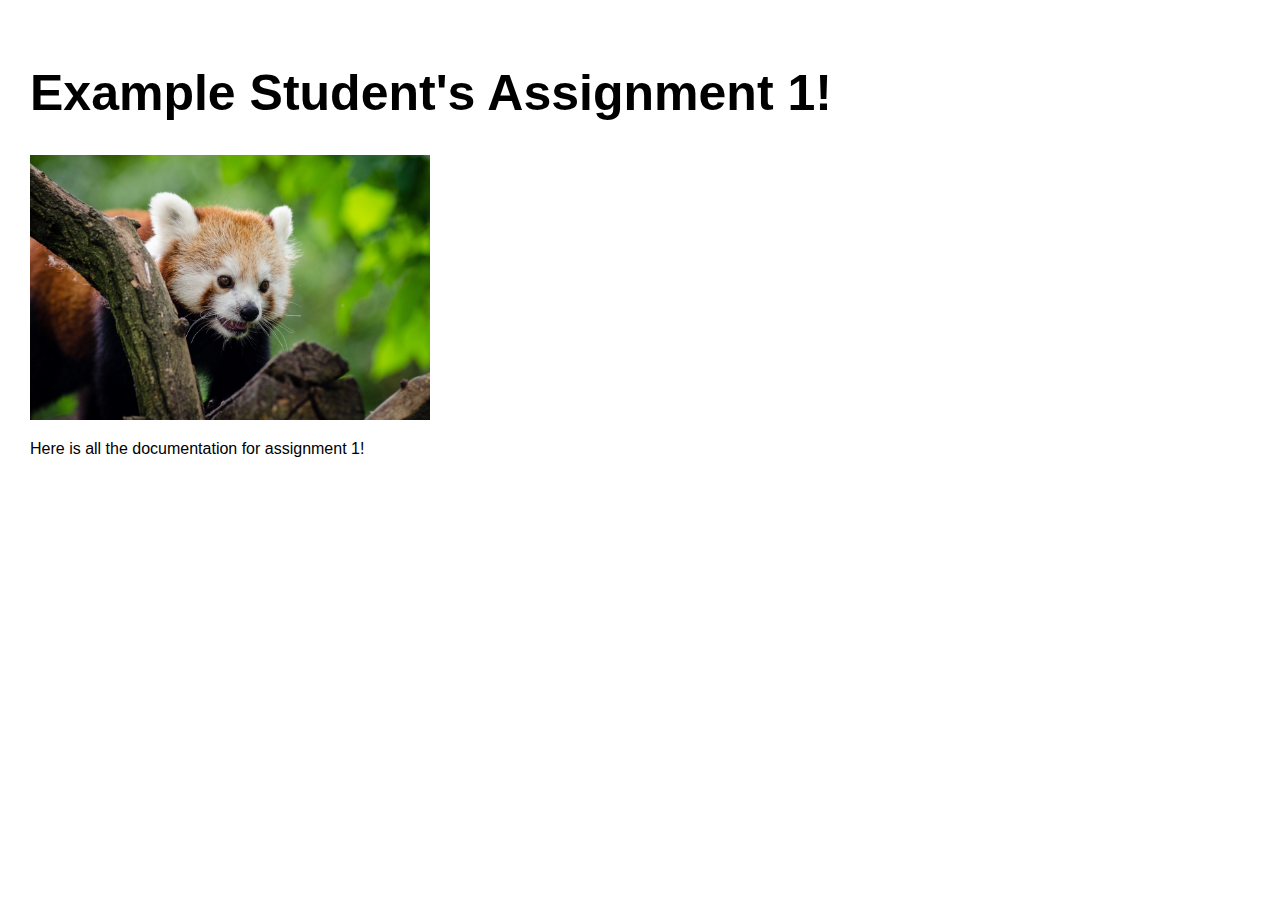
==== assignment1.html @ c7132f9c "first upload" ====
<!DOCTYPE html> 
<html> 
    <head> 
        <meta charset="utf-8"> 
        <meta name="viewport" content="width=device-width, maximum-scale=1.0" />

        <title>Example Student's HCDE 439 Physical Computing Page!</title> 

        <link href="style.css" media="screen" rel="stylesheet" type="text/css" />

    </head> 
    <body> 

        <div class="header">
            <h1>Example Student's Assignment 1!</h1>
            <p>
            <img src="red-panda.jpg" width=400></a>
            </p>
            <p>
            Here is all the documentation for assignment 1!
            </p>
        </div>
        
    </body>
</html>
---- style.css ----
html, body {
  padding: 0 0 0 0;
  margin: 0;
  font-family: 'helvetica', 'arial', 'sans';
}

h1,h2,h3,h4 {
  font-family: 'helvetica', 'arial', 'sans';
  }


a {
  color: #000;
}

.header {
  background: #fff;
  color: #000;
  height: 500px;
  padding: 30px 30px 30px;
}

.header h1 {
  font-size: 50px;
  }

.assignment {
  font-size: 12px;
  line-height: 24px;
  font-family: 'helvetica', 'arial', 'sans';
  padding: 20px 20px 20px 30px;
  width: 250px;
  height: 350px;
  float: left;
}

.assignment a {
    color: #000;
    text-decoration: none;
}

.assignment a:hover {
  background: #F06;
  color: #F06;
  text-decoration: none;
}


.footer {
    width: 1100px;
    float: left;
    padding: 300px 0px 30px 30px;
}

.widebody {
    width: 800px;
    padding: 0px 30px 30px 30px;
}

.widebody a {
}

.widebody a:hover {
  background: #F06;
  color: #FFF;
  text-decoration: none;
}
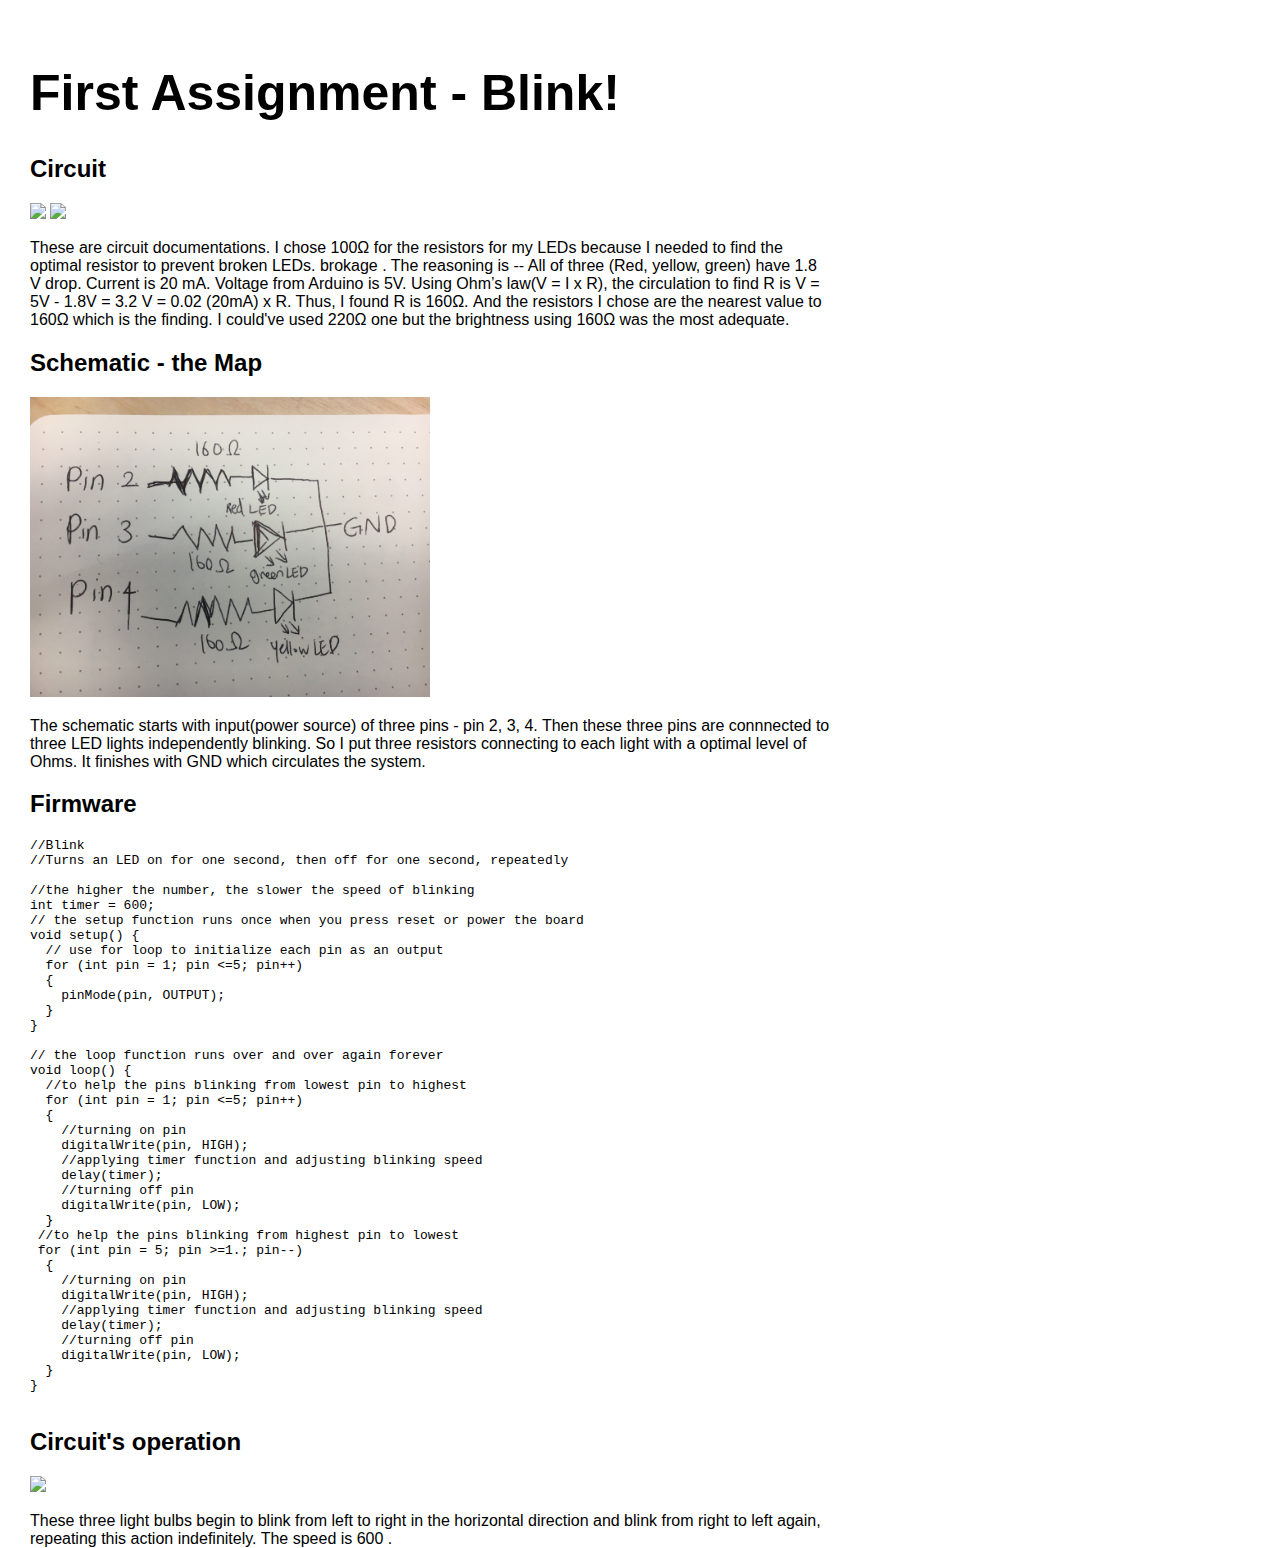
==== commit 413f78f5: "first commit" ====
--- a/assignment1.html
+++ b/assignment1.html
@@ -12,14 +12,84 @@
     <body> 
 
         <div class="header">
-            <h1>Example Student's Assignment 1!</h1>
+            <h1>First Assignment - Blink!</h1>
             <p>
-            <img src="red-panda.jpg" width=400></a>
+                <h2>Circuit</h2>
+                <img src="circuit1.jpg" width=400></a>
+                <img src="circuit2.jpg" width=400></a>
             </p>
-            <p>
-            Here is all the documentation for assignment 1!
-            </p>
+
+            <div class="caption">
+                <p>
+                These are circuit documentations. I chose 100Ω for the resistors for my LEDs because I needed to find the optimal resistor to prevent broken LEDs. brokage . The reasoning is -- All of three (Red, yellow, green) have 1.8 V drop. Current is 20 mA. Voltage from Arduino is 5V. Using Ohm’s law(V = I x R), the circulation to find R is V = 5V - 1.8V = 3.2 V = 0.02 (20mA) x R. Thus, I found R is 160Ω. And the resistors I chose are the nearest value to 160Ω which is the finding. I could've used 220Ω one but the brightness using 160Ω was the most adequate.
+                </p>
+            </div>
+
+                <h2>Schematic - the Map</h2>
+                <img src="schematic.jpg" width=400></a>
+
+            <div class="caption">
+                <p>
+                The schematic starts with input(power source) of three pins - pin 2, 3, 4. Then these three pins are connnected to three LED lights independently blinking. So I put three resistors connecting to each light with a optimal level of Ohms. It finishes with GND which circulates the system.
+                </p>
+            </div>
+
+                <h2>Firmware</h2>
+                <pre>
+//Blink
+//Turns an LED on for one second, then off for one second, repeatedly
+  
+//the higher the number, the slower the speed of blinking
+int timer = 600; 
+// the setup function runs once when you press reset or power the board
+void setup() {
+  // use for loop to initialize each pin as an output 
+  for (int pin = 1; pin <=5; pin++)
+  {
+    pinMode(pin, OUTPUT);
+  }
+}
+
+// the loop function runs over and over again forever
+void loop() {
+  //to help the pins blinking from lowest pin to highest
+  for (int pin = 1; pin <=5; pin++)
+  {
+    //turning on pin
+    digitalWrite(pin, HIGH);
+    //applying timer function and adjusting blinking speed
+    delay(timer);
+    //turning off pin
+    digitalWrite(pin, LOW);
+  }
+ //to help the pins blinking from highest pin to lowest 
+ for (int pin = 5; pin >=1.; pin--)
+  {
+    //turning on pin
+    digitalWrite(pin, HIGH);
+    //applying timer function and adjusting blinking speed
+    delay(timer);
+    //turning off pin
+    digitalWrite(pin, LOW);
+  }
+}
+                </pre>
+
+                <h2>Circuit's operation</h2>
+                <img src="circuit operation.gif" width=400></a>
+
+            <div class="caption">
+                <p>
+                These three light bulbs begin to blink from left to right in the horizontal direction and blink from right to left again, repeating this action indefinitely. The speed is 600
+                .
+
+                </p>
+            </div>
+
+            <div>
+            </div>          
         </div>
         
+
     </body>
 </html>
--- a/style.css
+++ b/style.css
@@ -46,6 +46,9 @@
   text-decoration: none;
 }
 
+.caption {
+  width: 800px;
+}
 
 .footer {
     width: 1100px;
@@ -66,4 +69,3 @@
   color: #FFF;
   text-decoration: none;
 }
-
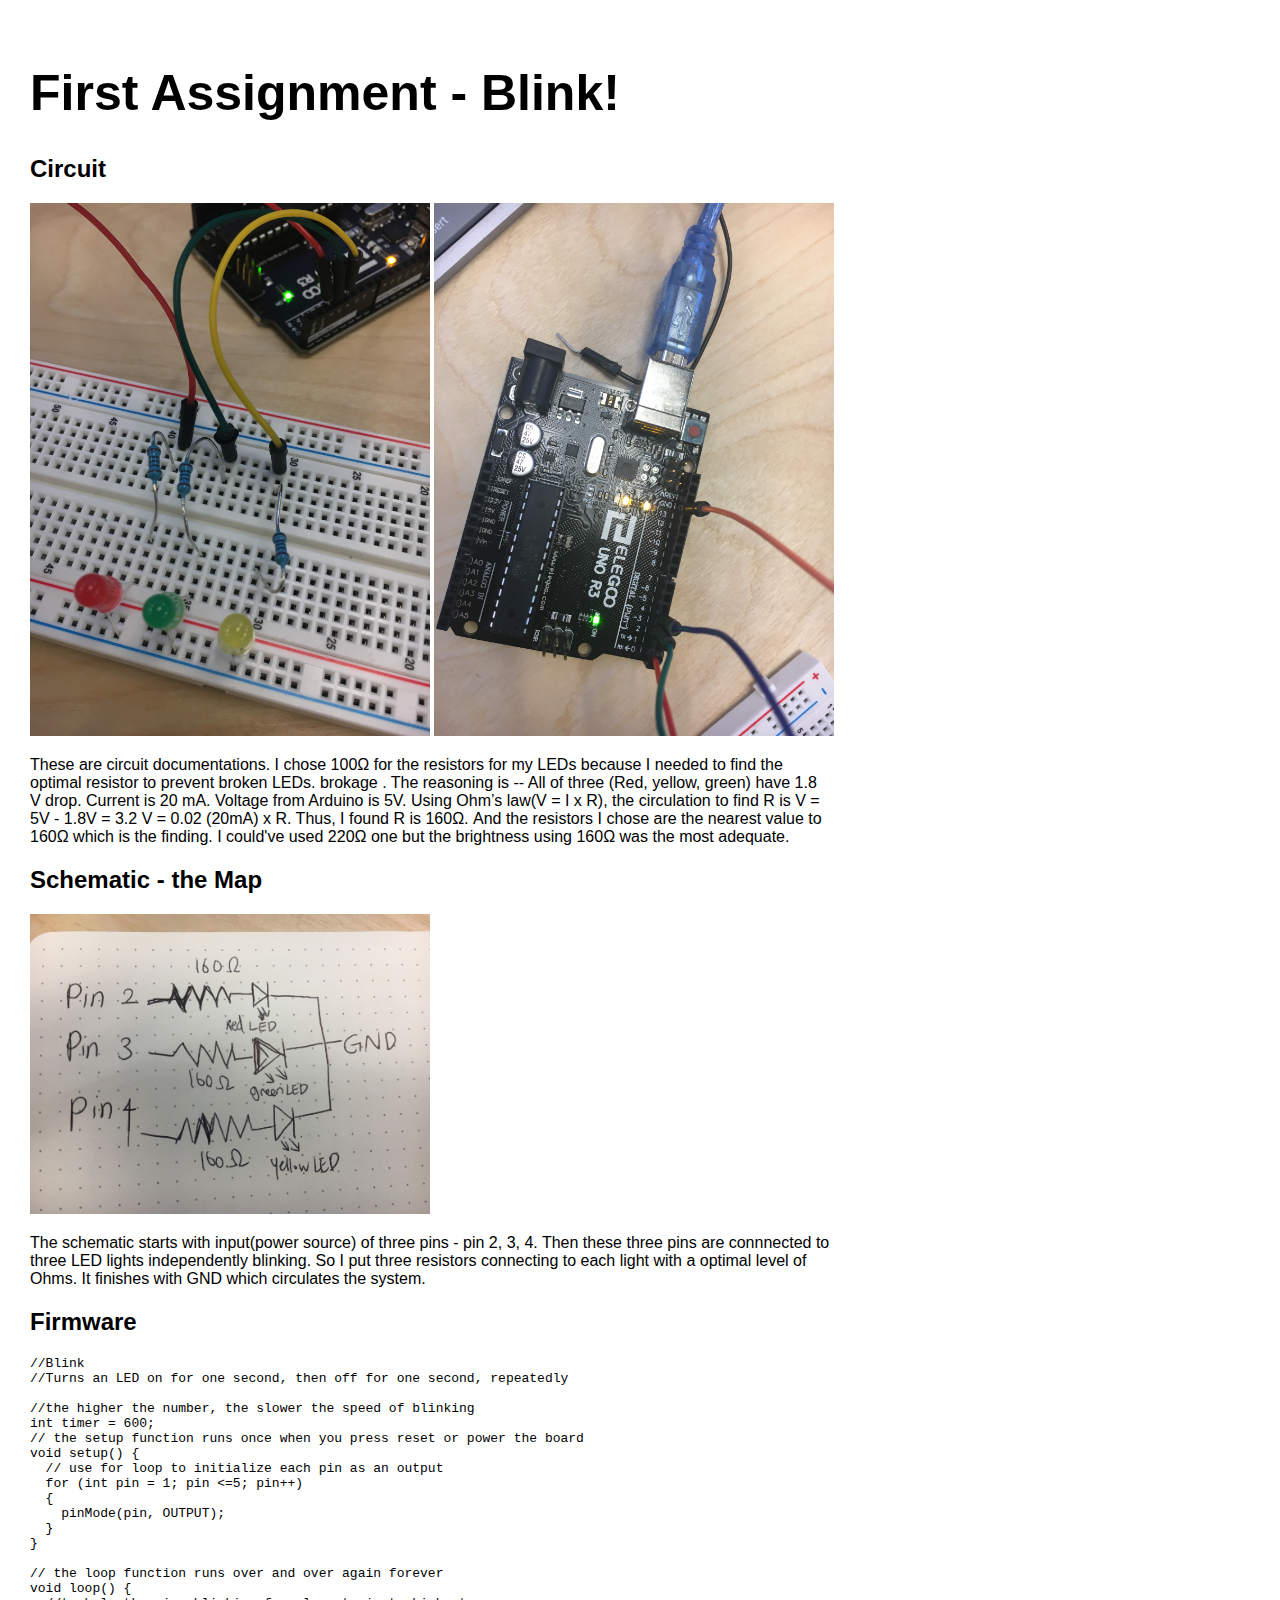
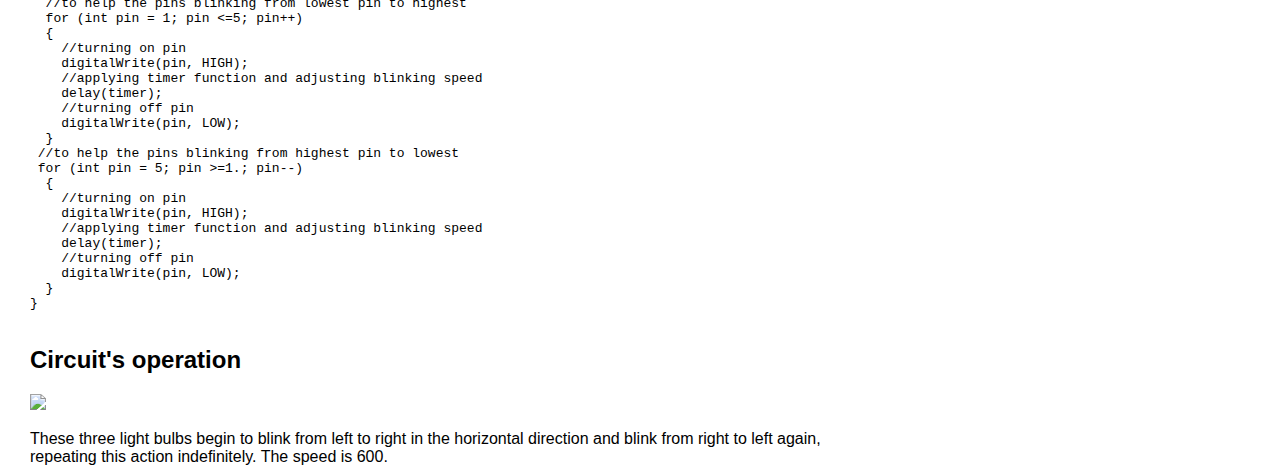
==== commit 8e163308: "commit" ====
--- a/assignment1.html
+++ b/assignment1.html
@@ -15,8 +15,8 @@
             <h1>First Assignment - Blink!</h1>
             <p>
                 <h2>Circuit</h2>
-                <img src="circuit1.jpg" width=400></a>
-                <img src="circuit2.jpg" width=400></a>
+                <img src="circuit1.JPG" width=400></a>
+                <img src="circuit2.JPG" width=400></a>
             </p>
 
             <div class="caption">
@@ -80,8 +80,7 @@
 
             <div class="caption">
                 <p>
-                These three light bulbs begin to blink from left to right in the horizontal direction and blink from right to left again, repeating this action indefinitely. The speed is 600
-                .
+                These three light bulbs begin to blink from left to right in the horizontal direction and blink from right to left again, repeating this action indefinitely. The speed is 600.                  
 
                 </p>
             </div>
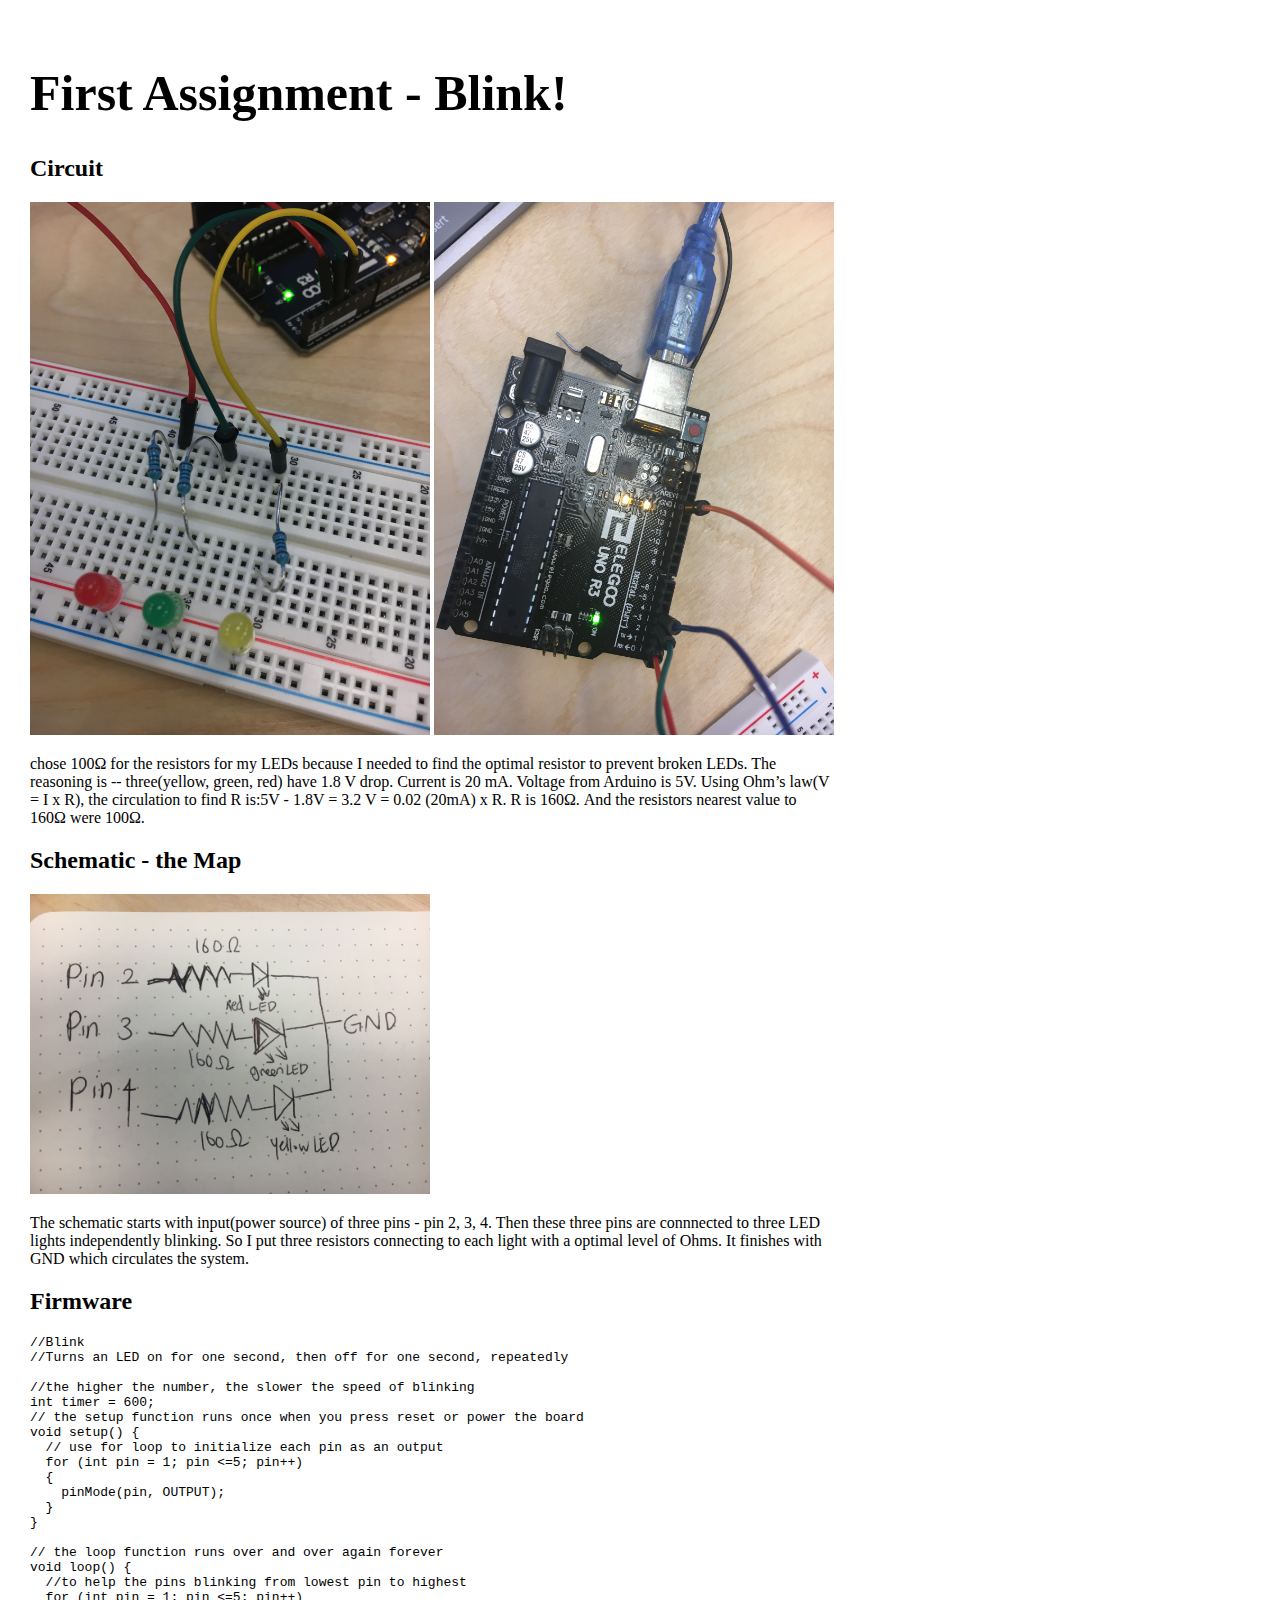
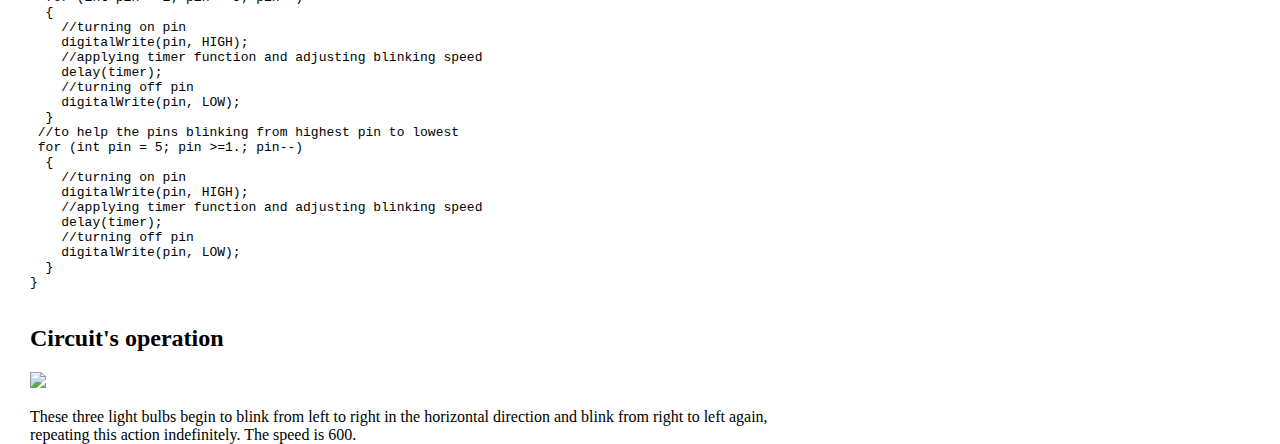
==== commit 04b27155: "5th upload" ====
--- a/assignment1.html
+++ b/assignment1.html
@@ -4,7 +4,7 @@
         <meta charset="utf-8"> 
         <meta name="viewport" content="width=device-width, maximum-scale=1.0" />
 
-        <title>Example Student's HCDE 439 Physical Computing Page!</title> 
+        <title>Jamie's HCDE 439 Physical Computing Page!</title> 
 
         <link href="style.css" media="screen" rel="stylesheet" type="text/css" />
 
@@ -21,7 +21,7 @@
 
             <div class="caption">
                 <p>
-                These are circuit documentations. I chose 100Ω for the resistors for my LEDs because I needed to find the optimal resistor to prevent broken LEDs. brokage . The reasoning is -- All of three (Red, yellow, green) have 1.8 V drop. Current is 20 mA. Voltage from Arduino is 5V. Using Ohm’s law(V = I x R), the circulation to find R is V = 5V - 1.8V = 3.2 V = 0.02 (20mA) x R. Thus, I found R is 160Ω. And the resistors I chose are the nearest value to 160Ω which is the finding. I could've used 220Ω one but the brightness using 160Ω was the most adequate.
+                 chose 100Ω for the resistors for my LEDs because I needed to find the optimal resistor to prevent broken LEDs. The reasoning is -- three(yellow, green, red) have 1.8 V drop. Current is 20 mA. Voltage from Arduino is 5V. Using Ohm’s law(V = I x R), the circulation to find R is:5V - 1.8V = 3.2 V = 0.02 (20mA) x R. R is 160Ω. And the resistors nearest value to 160Ω were 100Ω.
                 </p>
             </div>
 
--- a/style.css
+++ b/style.css
@@ -2,11 +2,11 @@
 html, body {
   padding: 0 0 0 0;
   margin: 0;
-  font-family: 'helvetica', 'arial', 'sans';
+  font-family: 'SpaceMono-Regular', 'SpaceMono-Italic', 'SpaceMono-Bold';
 }
 
 h1,h2,h3,h4 {
-  font-family: 'helvetica', 'arial', 'sans';
+  font-family: 'SpaceMono-Regular', 'SpaceMono-Italic', 'SpaceMono-Bold';
   }
 
 
@@ -28,7 +28,7 @@
 .assignment {
   font-size: 12px;
   line-height: 24px;
-  font-family: 'helvetica', 'arial', 'sans';
+  font-family: 'SpaceMono-Regular', 'SpaceMono-Italic', 'SpaceMono-Bold';
   padding: 20px 20px 20px 30px;
   width: 250px;
   height: 350px;
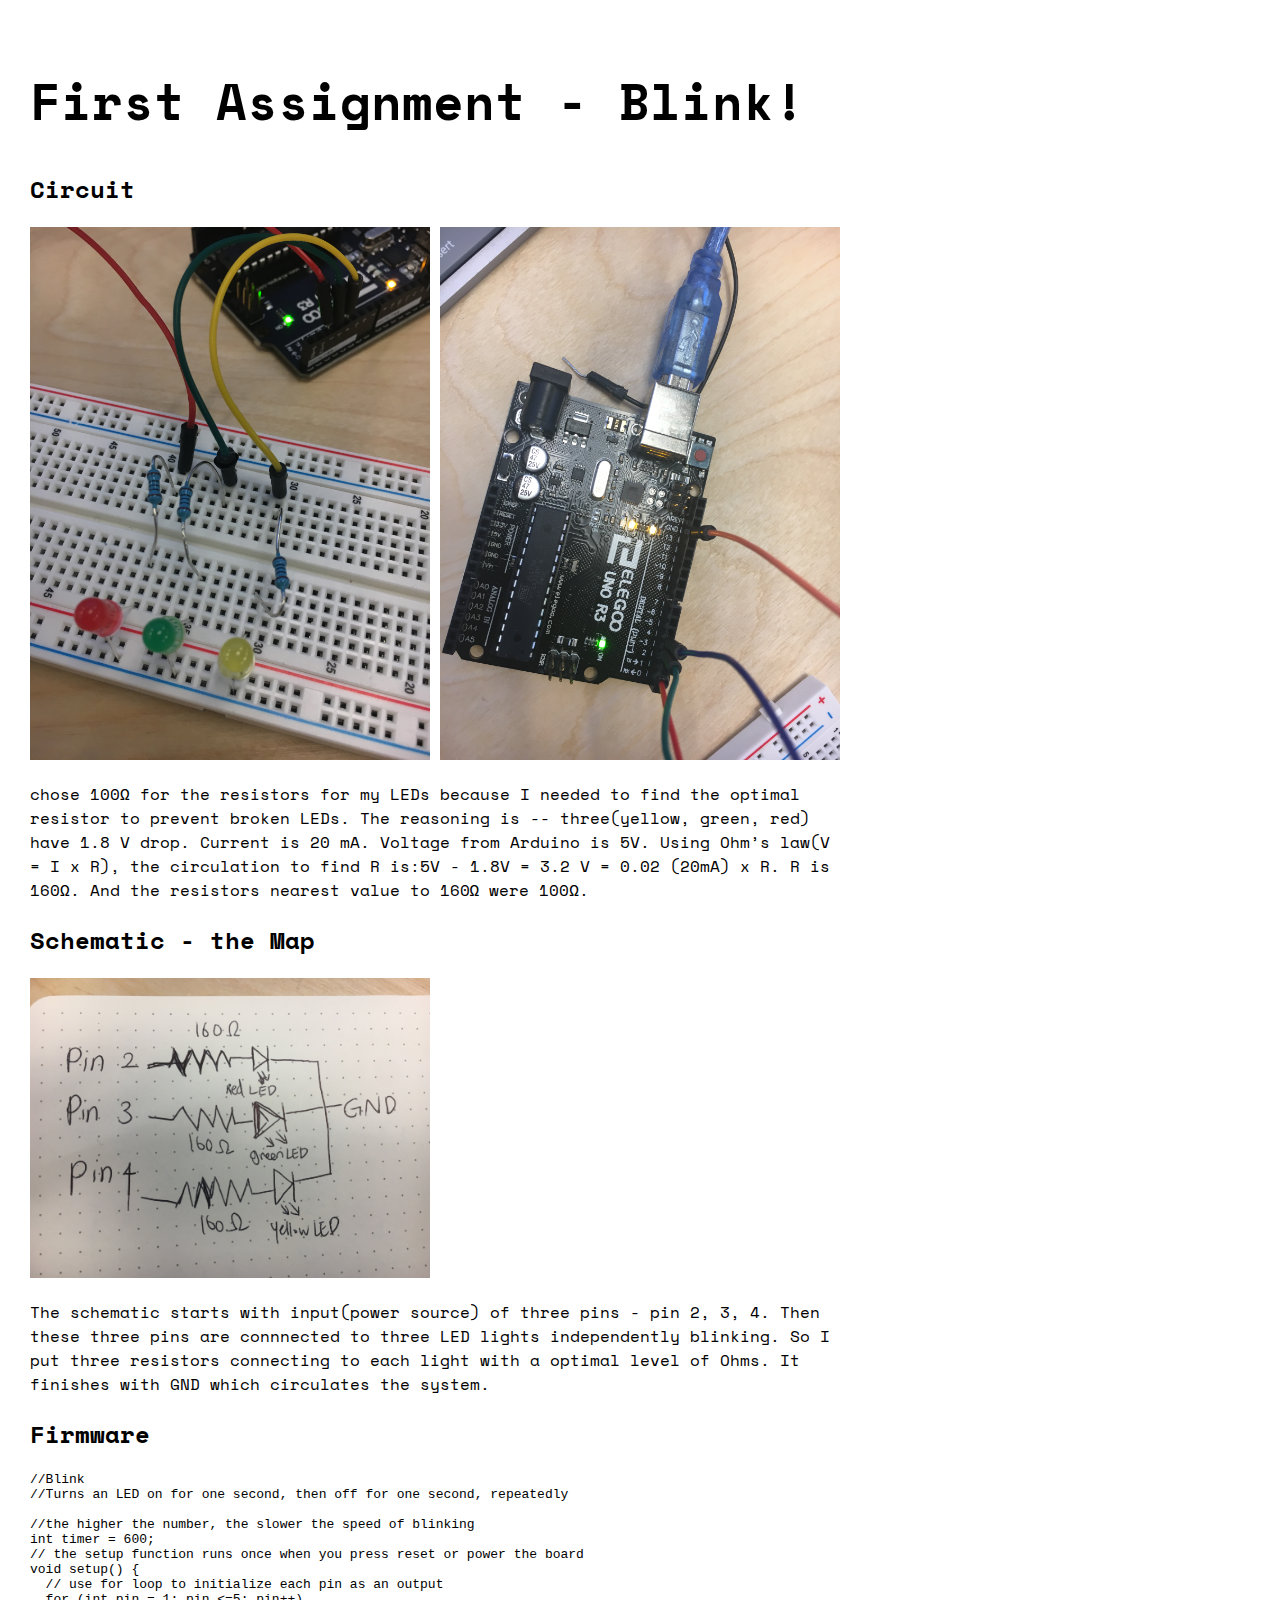
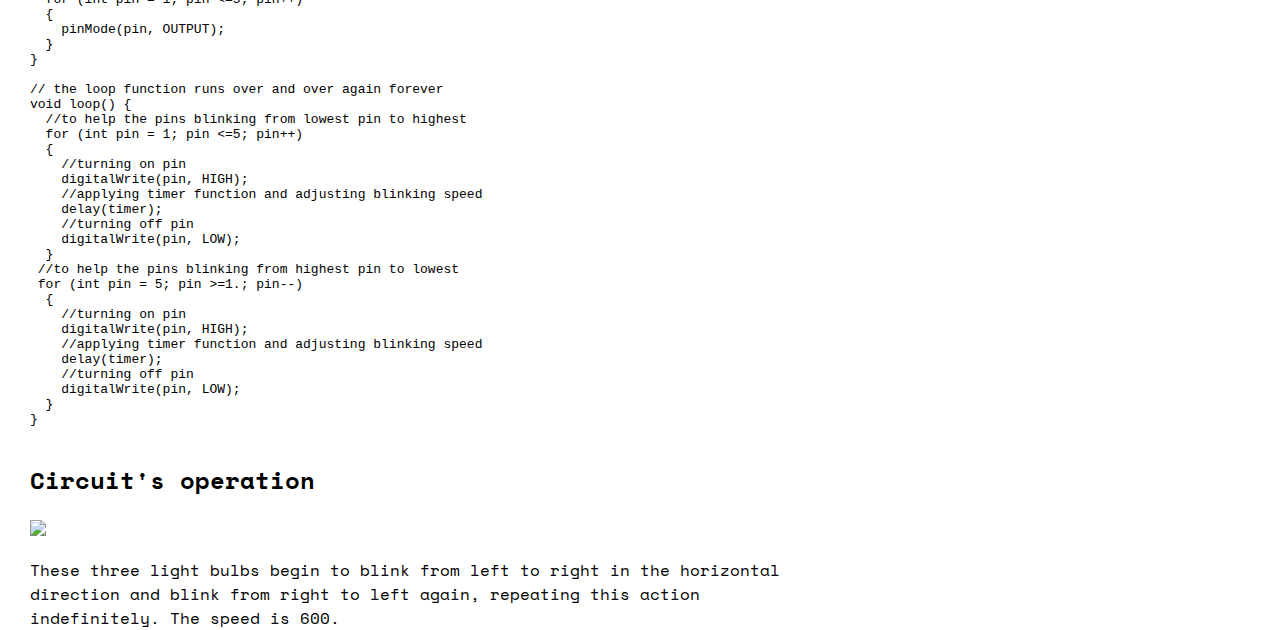
==== commit 3312028c: "first upload" ====
--- a/assignment1.html
+++ b/assignment1.html
@@ -7,6 +7,7 @@
         <title>Jamie's HCDE 439 Physical Computing Page!</title> 
 
         <link href="style.css" media="screen" rel="stylesheet" type="text/css" />
+        <link href="https://fonts.googleapis.com/css?family=Space+Mono:400,700" rel="stylesheet">
 
     </head> 
     <body> 
--- a/style.css
+++ b/style.css
@@ -2,11 +2,11 @@
 html, body {
   padding: 0 0 0 0;
   margin: 0;
-  font-family: 'SpaceMono-Regular', 'SpaceMono-Italic', 'SpaceMono-Bold';
-}
+  font-family: 'Space Mono', monospace;
+  }
 
 h1,h2,h3,h4 {
-  font-family: 'SpaceMono-Regular', 'SpaceMono-Italic', 'SpaceMono-Bold';
+  font-family: 'Space Mono', monospace;
   }
 
 
@@ -28,7 +28,7 @@
 .assignment {
   font-size: 12px;
   line-height: 24px;
-  font-family: 'SpaceMono-Regular', 'SpaceMono-Italic', 'SpaceMono-Bold';
+  font-family: 'Space Mono', monospace;
   padding: 20px 20px 20px 30px;
   width: 250px;
   height: 350px;
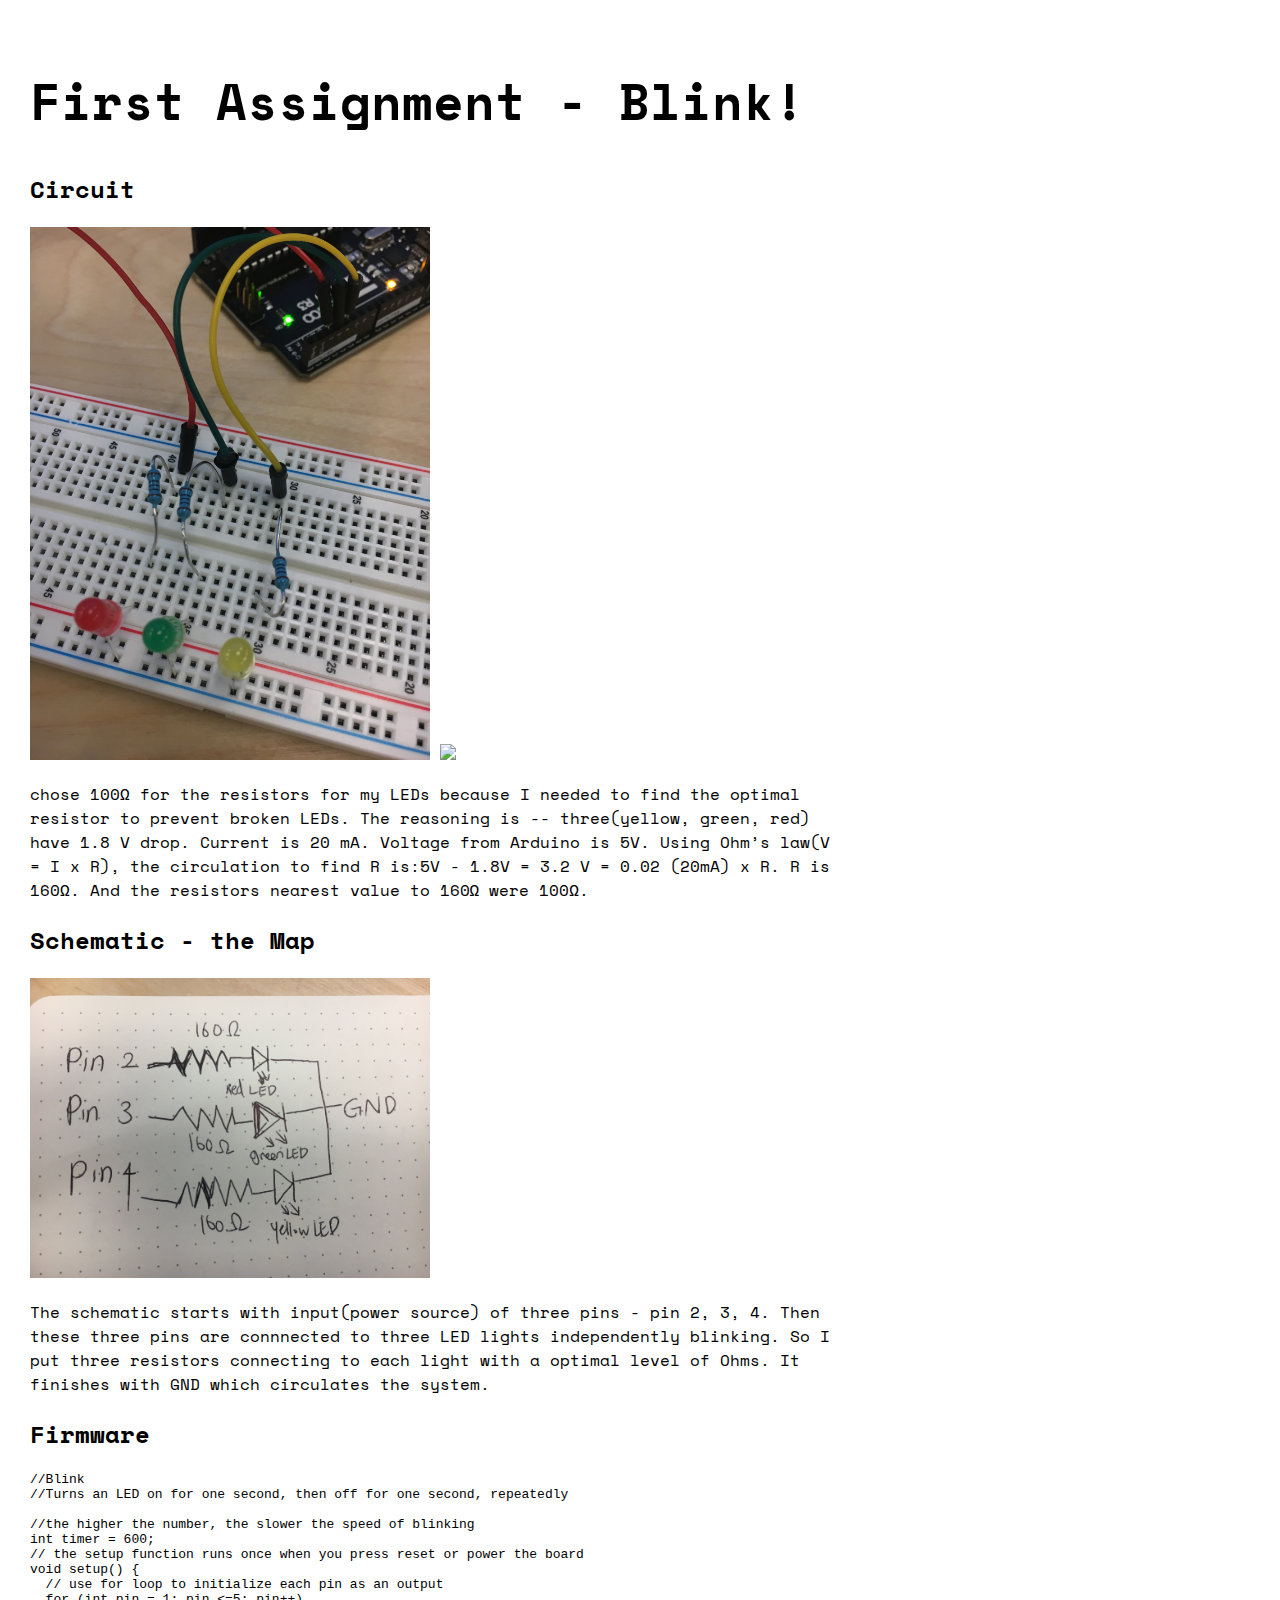
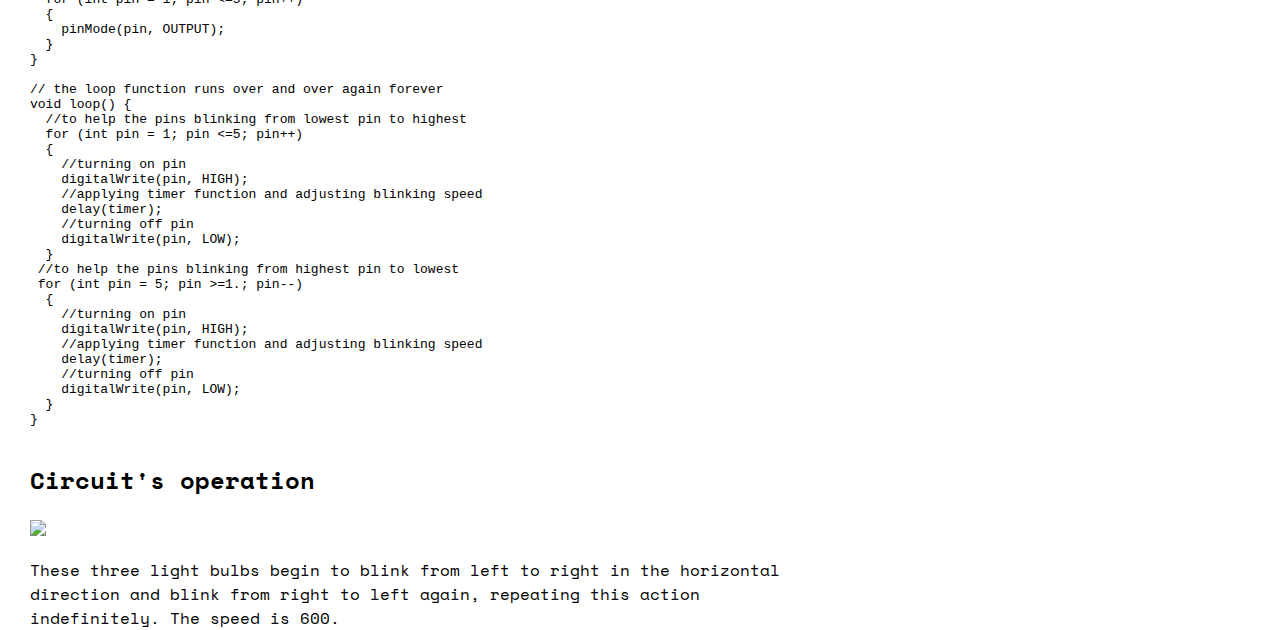
==== commit e6695cd3: "upload" ====
--- a/assignment1.html
+++ b/assignment1.html
@@ -77,7 +77,7 @@
                 </pre>
 
                 <h2>Circuit's operation</h2>
-                <img src="circuit operation.gif" width=400></a>
+                <img src="HW1.gif" width=400></a>
 
             <div class="caption">
                 <p>
